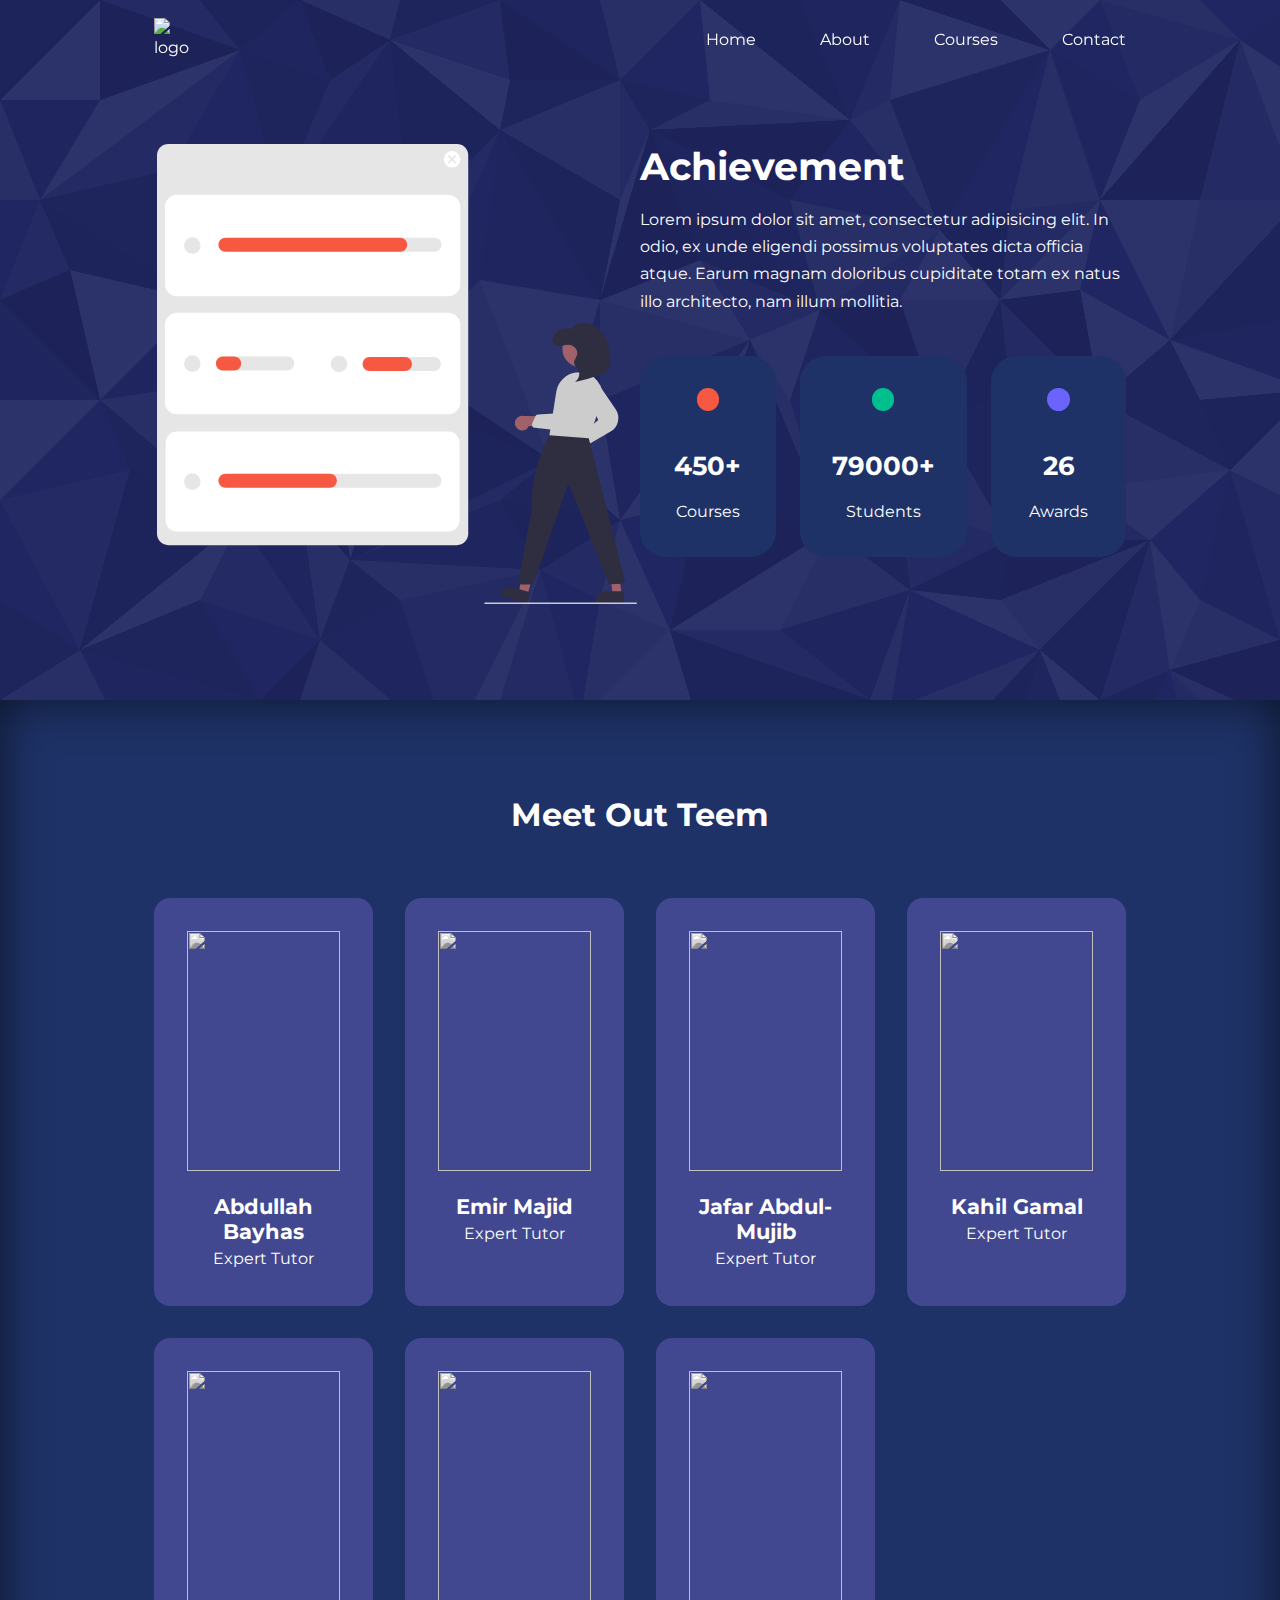
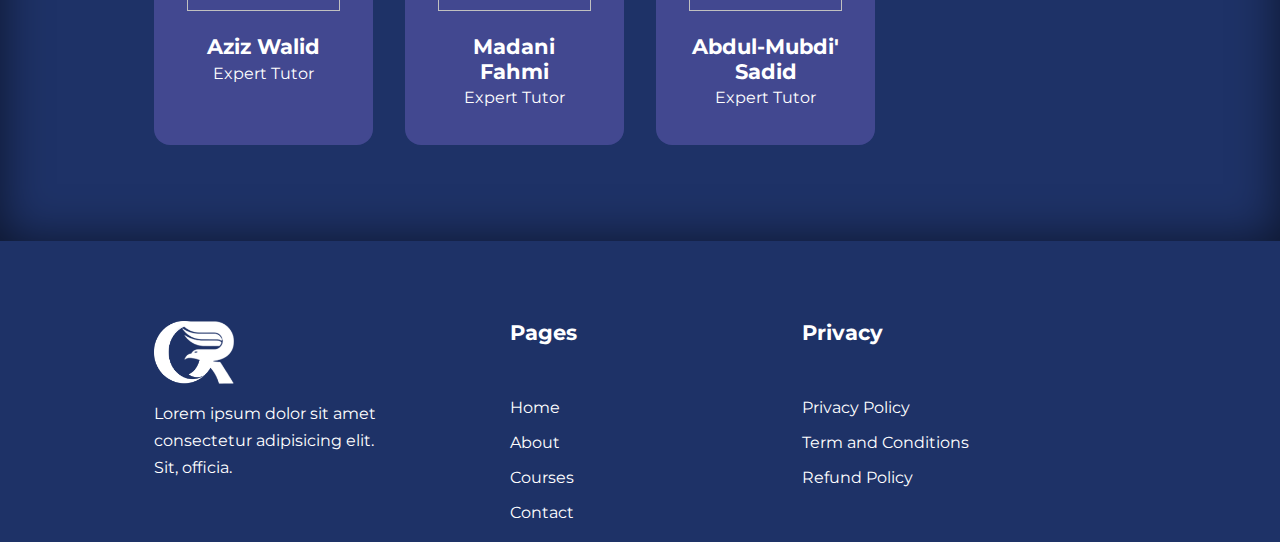
==== about.html @ 7986bf6a "first commit" ====
<!DOCTYPE html>
<html lang="en">

<head>
  <meta charset="UTF-8" />
  <meta name="viewport" content="width=device-width, initial-scale=1.0" />
  <title>Education Project</title>
  <link rel="stylesheet" href="./css/style.css" />
  <link rel="stylesheet" href="./css/about.css" />
  <link rel="icon" href="https://cdn4.iconfinder.com/data/icons/education-759/2050/Education_flat-29-512.png" />
  <link rel="stylesheet" href="https://unicons.iconscout.com/release/v4.0.8/css/line.css" />
  <style>
    body{
      background-image: url("./images/pattern-png-30769.png");
    }
  </style>
</head>

<body>
  <nav>
    <div class="container nav_container">
      <a href="index.html"><img src="./images/white logo.png" alt="logo" /></a>
      <ul class="nav_menu">
        <li><a href="index.html">Home</a></li>
        <li><a href="about.html">About</a></li>
        <li><a href="courses.html">Courses</a></li>
        <li><a href="contact.html">Contact</a></li>
      </ul>
      <button id="open-menu-btn"><i class="uil uil-bars"></i></button>
      <button id="close-menu-btn"><i class="uil uil-multiply"></i></button>
    </div>
  </nav>

<section class="about_achievements">
    <div class="container achievement_container">
        <div class="about_achievement_left">
            <img src="./images/undraw_progress_overview_re_tvcl.svg">
        </div>
        <div class="about_achievement_right">
            <h1 class="capitalize">achievement</h1>
            <p>Lorem ipsum dolor sit amet, consectetur adipisicing elit. In odio, ex unde eligendi possimus voluptates dicta officia atque. Earum magnam doloribus cupiditate totam ex natus illo architecto, nam illum mollitia.</p>
            <div class="achievement_cards">
                <article class="achievement_card">
                    <span class="achievement_icon">
                        <i class="uil uil-video"></i>
                    </span>
                    <h3>450+</h3>
                    <p class="capitalize">courses</p>
                </article>
                <article class="achievement_card">
                    <span class="achievement_icon">
                        <i class="uil uil-users-alt"></i>
                    </span>
                    <h3>79000+</h3>
                    <p class="capitalize">students</p>
                </article>
                <article class="achievement_card">
                    <span class="achievement_icon">
                        <i class="uil uil-award"></i>
                    </span>
                    <h3>26</h3>
                    <p class="capitalize">awards</p>
                </article>
            </div>
        </div>
    </div>
</section>



<section class="team">
    <h2 class="capitalize">
        meet out teem
    </h2>
    <div class="container team_container">
        <article class="team_member">
            <div class="team_img">
                <img src="https://images.unsplash.com/photo-1530268729831-4b0b9e170218?q=80&w=2070&auto=format&fit=crop&ixlib=rb-4.0.3&ixid=M3wxMjA3fDB8MHxwaG90by1wYWdlfHx8fGVufDB8fHx8fA%3D%3D">
            </div><div class="team-info">
                <h4>Abdullah Bayhas</h4>
                <p class="capitalize">expert tutor</p>
            </div>
            <div class="team_social">
                <a href="https://www.facebook.com"><i class="uil uil-facebook"></i></a>
                <a href="https://www.instagram.com"><i class="uil uil-instagram-alt"></i></a>
                <a href="https://www.x.com"><i class="uil uil-twitter"></i></a>
                <a href="https://www.linkedin.com"><i class="uil uil-linkedin"></i></a>
            </div>
        </article>
        <article class="team_member">
            <div class="team_img">
                <img src="https://images.unsplash.com/photo-1600180758890-6b94519a8ba6?q=80&w=2070&auto=format&fit=crop&ixlib=rb-4.0.3&ixid=M3wxMjA3fDB8MHxwaG90by1wYWdlfHx8fGVufDB8fHx8fA%3D%3D">
            </div><div class="team-info">
                <h4>Emir Majid </h4>
                <p class="capitalize">expert tutor</p>
            </div>
            <div class="team_social">
                <a href="https://www.facebook.com"><i class="uil uil-facebook"></i></a>
                <a href="https://www.instagram.com"><i class="uil uil-instagram-alt"></i></a>
                <a href="https://www.x.com"><i class="uil uil-twitter"></i></a>
                <a href="https://www.linkedin.com"><i class="uil uil-linkedin"></i></a>
            </div>
        </article>
        <article class="team_member">
            <div class="team_img">
                <img src="https://plus.unsplash.com/premium_photo-1689539137236-b68e436248de?q=80&w=2071&auto=format&fit=crop&ixlib=rb-4.0.3&ixid=M3wxMjA3fDB8MHxwaG90by1wYWdlfHx8fGVufDB8fHx8fA%3D%3D">
            </div><div class="team-info">
                <h4>Jafar Abdul-Mujib</h4>
                <p class="capitalize">expert tutor</p>
            </div>
            <div class="team_social">
                <a href="https://www.facebook.com"><i class="uil uil-facebook"></i></a>
                <a href="https://www.instagram.com"><i class="uil uil-instagram-alt"></i></a>
                <a href="https://www.x.com"><i class="uil uil-twitter"></i></a>
                <a href="https://www.linkedin.com"><i class="uil uil-linkedin"></i></a>
            </div>
        </article>
        <article class="team_member">
            <div class="team_img">
                <img src="https://plus.unsplash.com/premium_photo-1689629870780-5d0e655383e6?q=80&w=2070&auto=format&fit=crop&ixlib=rb-4.0.3&ixid=M3wxMjA3fDB8MHxwaG90by1wYWdlfHx8fGVufDB8fHx8fA%3D%3D">
            </div><div class="team-info">
                <h4>Kahil Gamal</h4>
                <p class="capitalize">expert tutor</p>
            </div>
            <div class="team_social">
                <a href="https://www.facebook.com"><i class="uil uil-facebook"></i></a>
                <a href="https://www.instagram.com"><i class="uil uil-instagram-alt"></i></a>
                <a href="https://www.x.com"><i class="uil uil-twitter"></i></a>
                <a href="https://www.linkedin.com"><i class="uil uil-linkedin"></i></a>
            </div>
        </article>
        <article class="team_member">
            <div class="team_img">
                <img src="https://images.unsplash.com/photo-1535713875002-d1d0cf377fde?q=80&w=2080&auto=format&fit=crop&ixlib=rb-4.0.3&ixid=M3wxMjA3fDB8MHxwaG90by1wYWdlfHx8fGVufDB8fHx8fA%3D%3D">
            </div><div class="team-info">
                <h4>Aziz Walid</h4>
                <p class="capitalize">expert tutor</p>
            </div>
            <div class="team_social">
                <a href="https://www.facebook.com"><i class="uil uil-facebook"></i></a>
                <a href="https://www.instagram.com"><i class="uil uil-instagram-alt"></i></a>
                <a href="https://www.x.com"><i class="uil uil-twitter"></i></a>
                <a href="https://www.linkedin.com"><i class="uil uil-linkedin"></i></a>
            </div>
        </article>
        <article class="team_member">
            <div class="team_img">
                <img src="https://images.unsplash.com/photo-1628157588553-5eeea00af15c?q=80&w=2080&auto=format&fit=crop&ixlib=rb-4.0.3&ixid=M3wxMjA3fDB8MHxwaG90by1wYWdlfHx8fGVufDB8fHx8fA%3D%3D">
            </div><div class="team-info">
                <h4>Madani Fahmi</h4>
                <p class="capitalize">expert tutor</p>
            </div>
            <div class="team_social">
                <a href="https://www.facebook.com"><i class="uil uil-facebook"></i></a>
                <a href="https://www.instagram.com"><i class="uil uil-instagram-alt"></i></a>
                <a href="https://www.x.com"><i class="uil uil-twitter"></i></a>
                <a href="https://www.linkedin.com"><i class="uil uil-linkedin"></i></a>
            </div>
        </article>
        <article class="team_member">
            <div class="team_img">
                <img src="https://images.unsplash.com/photo-1654110455429-cf322b40a906?q=80&w=2080&auto=format&fit=crop&ixlib=rb-4.0.3&ixid=M3wxMjA3fDB8MHxwaG90by1wYWdlfHx8fGVufDB8fHx8fA%3D%3D">
            </div><div class="team-info">
                <h4>Abdul-Mubdi' Sadid</h4>
                <p class="capitalize">expert tutor</p>
            </div>
            <div class="team_social">
                <a href="https://www.facebook.com"><i class="uil uil-facebook"></i></a>
                <a href="https://www.instagram.com"><i class="uil uil-instagram-alt"></i></a>
                <a href="https://www.x.com"><i class="uil uil-twitter"></i></a>
                <a href="https://www.linkedin.com"><i class="uil uil-linkedin"></i></a>
            </div>
        </article>
    </div>

</section>







    <footer>
        <div class="container footer_container">
          <div class="footer_1">
            <a href="index.html" class="footer_logo"><img src="./images/white Logo.png"></a>
            <p>Lorem ipsum dolor sit amet consectetur adipisicing elit. Sit, officia.</p>
          </div>
          <div class="footer_2">
            <h4 class="capitalize">pages</h4>
            <ul class="links">
              <li><a href="index.html">Home</a></li>
              <li><a href="about.html">About</a></li>
              <li><a href="courses.html">Courses</a></li>
              <li><a href="contact.html">Contact</a></li>
            </ul>
          </div>
          <div class="footer_3">
            <h4>Privacy</h4>
            <ul class="privacy">
              <li><a href="#">Privacy Policy</a></li>
              <li><a href="#">Term and Conditions</a></li>
              <li><a href="#">Refund Policy</a></li>
            </ul>
          </div>
          <ul class="social">
            <li><a href="#"><i class="uil uil-facebook"></i></a></li>
            <li><a href="#"><i class="uil uil-instagram-alt"></i></a></li>
            <li><a href="#"><i class="uil uil-twitter"></i></a></li>
            <li><a href="#"><i class="uil uil-linkedin"></i></a></li>
          </ul>
        </div>
    
      </footer>
      <script src="./main.js"></script>
    </body>
    
    </html>
---- css/style.css ----
@import url('https://fonts.googleapis.com/css2?family=Montserrat:ital,wght@0,100..900;1,100..900&display=swap');

*{
    margin: 0;
    padding: 0;
    border: 0;
    outline: 0;
    text-decoration: none;
    list-style: none;
    box-sizing: border-box;
}

:root{
    --color-primary: #6c63ff;
    --color-success: #00bf8e;
    --color-warning: #f7c94b;
    --color-danger: #f75842;
    --color-danger-variant: rgba(247, 88, 66, 0.4);
    --color-white: #fff;
    --color-light: rgba(255, 255, 255, 0.7);
    --color-black: #000;
    --color-bg: #1f2661;
    --color-bg1: #1e3267;
    --color-bg2: #424890;
    
    --container-width-lg: 76%;
    --container-width-md: 90%;
    --container-width-sm: 94%;
    
    
    --trans:all .4s ease;

}
body{
    font-family: "Montserrat",sans-serif;
    line-height: 1.7;
    color: var(--color-white);
    background-color: var(--color-bg);
}

img{
    width: 100%;
    display: block;
    object-fit: cover;
}
.text_center{
    text-align: center;
}
.capitalize{
    text-transform: capitalize;
}
.container{
    width: var(--container-width-lg);
    margin: 0 auto;

}
section{
    padding: 6rem 0;
}
section h2{
    text-align: center;
    margin-bottom: 4rem;
}
h1,h2,h3,h4,h5{
    line-height: 1.2;
}
h1{font-size: 2.4rem;}
h2{font-size: 2rem;}
h3{font-size: 1.6rem;}
h4{font-size: 1.3rem;}

a{
    color: var(--color-white);
}

.btn{
    display: inline-block;
    background: var(--color-white);
    color: var(--color-black);
    padding: 1rem 3rem;
    border: 1px solid transparent;
    font-weight: 500;
    transition: var(--trans);
}
.btn:hover{
    background: transparent;
    color: var(--color-white);
    border-color: var(--color-white);
}
.btn-primary{
    background: var(--color-danger);
    color: var(--color-white);
}
nav{
    background: transparent;
    width: 100%;
    height: 5rem;
    position: fixed;
    top: 0;
    z-index: 11;
    transition: var(--trans);
}
.window_scroll{
    background-color: var(--color-primary);
    box-shadow: 0 1rem 2rem rgba(0, 0, 0, 0.37);
}
.nav_container{
    height: 100%;
    display: flex;
    justify-content: space-between;
    align-items: center;
}
nav button{
    display: none;
}
nav img{
    width: 3rem;
}
.nav_menu{
    display: flex;
    align-items: center;
    gap: 4rem;
}
.nav_menu a{
    font-size: 0.9;
    transition: var(--trans);
    position: relative;
}
.nav_menu a:hover{
    color: var(--color-bg2);
}
.nav_menu a::before{
    content: "";
    position: absolute;
    bottom: -2px;
    left: 0;
    width: 0%;
    height: 3px;
   background-color: var(--color-bg2);
   border-radius: 24%;
   transition: var(--trans);
}
.nav_menu a:hover::before{
    width: 100%;
}

header{
    position: relative;
    top: 5rem;
    overflow: hidden;
    height: 70vh;
    margin-bottom: 5rem;
}
.header_container{
    display: grid;
    grid-template-columns: 1fr 1fr;
    align-items: center;
    gap: 5rem;
    height: 100%;
}
.header_left p{
    margin: 1rem 0 2.4rem;
}
.header_right{
    position: relative;

}
.header_right img{
    position: relative;
}
.header_right::before{
    content: "";
    position: absolute;
    width: 30vw;
    height: 30vw;
    background-color: var(--color-danger);
    z-index: 0;
    border-radius: 50%;
    opacity: .5;
    bottom: 50%;
    left: 50%;
    transform: translate(-50%,50%);
}
.categories{
    background-color: var(--color-bg1);
    height: 29rem;
}
.categories h1{
    line-height: 1;
    margin-bottom: 3rem;
}
.categories_container{
    display: grid;
    grid-template-columns: 40% 60%;

}
.categories_left{
    margin-right:4rem ;
}
.categories_left p{
    margin: 1rem 0 2.4rem;
}
.categories_right{
    display: grid;
    grid-template-columns: repeat(3,1fr);
    gap: 1.2rem;
}
.category span{
    background-color: #6c63ff;
    padding: .5rem ;
    border-radius: .5rem;
}
.category:nth-child(2) span{background-color: var(--color-danger);}
.category:nth-child(3) span{background-color: var(--color-success)}
.category:nth-child(5) span{background-color: var(--color-success);}
.category:nth-child(4) span{background-color: var(--color-warning);}
.category h5{
    margin-top: 1rem;
}
.category{
    background-color: var(--color-bg2);
    padding: 2rem;
    border-radius: 1rem;
    transition: var(--trans);
}
.category:hover{
    box-shadow: 2px 2px 16px black;
    scale: 1.02;
}
.pop_courses{margin-top: 10rem;}
.courses_container{
    display: grid;
    grid-template-columns: repeat(3,1fr);
    gap: 2rem;
}
.course{
    background-color: var(--color-bg1);
    text-align: center;
    border: 2px solid transparent;
    transition: var(--trans);
}
.course:hover{
    background-color: transparent;
    border-color: var(--color-primary);
}
.course_info{
    padding: 2rem;
}
.course_info p{
    margin: 1rem 0 2rem ;
    font-size: .9rem;
}
.faqs{
    background-color: var(--color-bg1);
    box-shadow:inset 0 0 3rem rgba(0, 0, 0, 0.568);
}
.faqs_container{
    display: grid;
    grid-template-columns: repeat(2,1fr);
    gap: 1rem;
}
.faq{
    padding: 2rem;
    display: flex;
    align-items: center;
    gap: 1.4rem;
    height: fit-content;
    background: var(--color-primary);
    cursor: pointer;
    transition: var(--trans);
}
.faq h4{
    font-size: 1rem;
    line-height: 2rem;
}
.faq_icon{
    align-self: start;
    font-size: 1.4rem;
}
.faq p{
    margin-top: .8rem;
    display: none;
}
.faq.open p{display: block;}
.testimonials_container{
    overflow-x: hidden;
    position: relative;
    margin-bottom: 5rem;
}
.testimonial{
    padding-top:4rem ;
}
.avatar{
    width: 6rem;
    height: 6rem;
    border-radius: 50%;
    overflow: hidden;
    margin: 0 auto;
    border: 1rem solid var(--color-bg1);
    margin-bottom: 1rem;
    margin-top: 1rem;
}
.avatar img{
    height: 4rem;object-fit: cover;
}

.testimonial_body{
    background-color: var(--color-primary);
    padding: 2rem;
    margin-top: 3rem;
    position: relative;
}
.testimonial_body::before{
    content: "";
    display: block;
    background: linear-gradient(135deg,transparent,var(--color-primary),var(--color-primary),var(--color-primary));
    width: 3rem;
    height: 3rem;
    position: absolute;
    left: 50%;
    transform: translate(-50%) rotate(45deg);
    top: -1.5rem;
}

footer{
    background: var(--color-bg1);
    padding-top: 5rem;

}
footer ul li:hover{
    text-decoration: underline;
}
.footer_container{
    display: grid;
    grid-template-columns: 1fr 1fr 1fr;
}
.footer_2{
    
    margin-left: 2rem;
}
.footer_1 img{
    width: 5rem;
    margin-bottom: 1rem;
}
.footer_1 p{width: 70%;}
.footer_2 h4,.footer_3 h4{
    padding-bottom: 3rem;
}
.footer_container ul li{
    margin-bottom: .5rem;
}
.social{
    display: flex;

    font-size: 3rem;
    gap: .5rem;
    transition: var(--trans);
}
.social li a i{transition: var(--trans);}
.uil-facebook:hover{
    color:#0866ff ;
}
.uil-instagram-alt:hover{
    background: linear-gradient(
        to right,
        #f09433,
        #e6683c,
        #dc2743,
        #cc2366,
        #bc1888
      );
      -webkit-background-clip: text;
      color: transparent;
}
.uil-twitter:hover{
    color: rgb(0, 153, 255);
}
.uil-linkedin:hover{
    color: rgb(0, 153, 255);
}
@media screen and (max-width:1024px) {
    .container{
        width: var(--container-width-md);
    }
    h1{font-size: 2.2rem;}
    h2{font-size: 1.7rem;}
    h3{font-size: 1.4rem;}
    h4{font-size: 1.2rem;}
    .nav_menu{
        position: fixed;
        right: 5%;
        top: 5rem;
        flex-direction: column;
        height: fit-content;
        width: 18rem;
        gap: 0;
        display: none;
    }
    .nav_menu li{
        width: 100%;
        height: 6rem;
        animation: animateNavItem .5s linear forwards;
        transform-origin:top right ;
        opacity: 0;
        scale: 0;
    }
    .nav_menu li:nth-child(2){animation-delay: 200ms;}
    .nav_menu li:nth-child(3){animation-delay: 400ms;}
    .nav_menu li:nth-child(4){animation-delay: 600ms;}
    .nav_menu li a{
        background-color: var(--color-primary);
        box-shadow:-4rem 6rem 10rem black ;
        width: 100%;
        height: 100%;
        display: grid;
        place-items: center;
    }
    .nav_menu li a:hover{
        background-color: var(--color-bg2);
        color: var(--color-white);
    }
    .nav_menu li a::before{
        background-color: var(--color-white);
    }
    @keyframes animateNavItem {
        0%{
            transform: rotateZ(-90deg);
        }
        100%{
            transform: rotateZ(0deg);
            opacity: 1;
            scale: 1;
        }
    }
    nav button{
        display: inline-block;
        background: transparent;
        font-size: 2rem;
        color: var(--color-white);
        cursor: pointer;
    }
    nav button#close-menu-btn{
        display: none;
    }
    header{height: 52vh;
    margin-bottom: 4rem;
    }
    .header_container{
        gap: 0;
        padding-bottom: 3rem;
    }

    .categories{
        height: auto;
    }
    .categories_container{
        grid-template-columns: 1fr;
        gap: 3rem;
    }
    .categories_left{
        margin-right: 0;
    }
    .pop_courses{margin-top: 0;}
    .courses_container{
        grid-template-columns: 1fr 1fr;
    }
    .faqs_container{
        grid-template-columns: 1fr;
    }
    .faq{
        padding: 1.5rem;
    }
}
@media screen and (max-width:600px){
    .container{
        width: var(--container-width-sm);
    }
    .nav_menu{
        right: 3%;
    }
    header{
        height: auto;
    }
    .header_container{
        text-align: center;
        margin-top: 0;
        display: flex;
        flex-direction: column-reverse;
    }
    .header_left{
        margin-top: 3rem;
    }
    .header_left p{
        margin-bottom: 1.2rem;
    }
    .categories_right{
        grid-template-columns: 1fr 1fr;
        gap: .6rem;
    }
    .category{
        padding: 1rem;
        border-radius: 1rem;
    }
    .category_icon{
        display: inline-block;
        margin-top: 4px;
    }
    .courses_container{grid-template-columns: 1fr;}
    .footer_container{
        align-items: center;
        margin: 0 auto;
        text-align: center;
        display: flex;
        flex-direction: column;
        gap: 1rem;
    }
    .footer_2{
        margin-left: 0;
    }
    .footer_1{
        display: flex;
        flex-direction: column;
        align-items: center;margin: 0 auto;
        align-self: center;
        justify-content: center;

    }
    .footer_3 h4,.footer_2 h4{
        padding-bottom: 0;
    }
    .footer_1 p{
        width: 50%;
    }
}
---- css/about.css ----
:root{
    --color-primary: #6c63ff;
    --color-success: #00bf8e;
    --color-warning: #f7c94b;
    --color-danger: #f75842;
    --color-danger-variant: rgba(247, 88, 66, 0.4);
    --color-white: #fff;
    --color-light: rgba(255, 255, 255, 0.7);
    --color-black: #000;
    --color-bg: #1f2661;
    --color-bg1: #1e3267;
    --color-bg2: #424890;
    
    --container-width-lg: 76%;
    --container-width-md: 90%;
    --container-width-sm: 94%;
    
    
    --trans:all .4s ease;

}

.achievement_container{
    display: grid;
    grid-template-columns: 1fr 1fr;
    margin-top: 3rem;
}
.about_achievement_left{
    display: flex;
    justify-content: center;
    align-items: center;
}
.about_achievement_left img{
    width: 30rem;
}
.about_achievement_right > p{
    margin:1rem 0 2.6rem ;
}
.achievement_cards{
    display: grid;
    grid-template-columns: repeat(3,1fr);
    gap: 1.5rem;
}
.achievement_card{
    background-color: var(--color-bg1);
    padding: 2rem ;
    border-radius: 1.6rem;
    text-align: center;
}
.achievement_card:hover{
    background: var(--color-bg2);
    box-shadow: 0rem 1rem 2rem rgba(0, 0, 0, 0.288);
    transition: all .5s ease;
}
.achievement_icon{
    background-color: var(--color-danger);
    padding: .7rem;
    border-radius: 1rem;
    margin-bottom: 2rem;
    display: inline-block;
    font-size: 2.1rem;
}
.achievement_card:nth-child(2) .achievement_icon{
    background: var(--color-success);
}
.achievement_card:nth-child(3) .achievement_icon{
    background: var(--color-primary);
}
.achievement_card p{
    margin-top:1rem ;
}
.team{
    background-color: var(--color-bg1);
    box-shadow: inset 0 0 3rem rgba(0, 0, 0, 0.589);
}
.team_container{
    display: grid;
    grid-template-columns: repeat(4,1fr);
    gap: 2rem;

}
.team_member{
    background: var(--color-bg2);
    padding: 2rem;
    border: 1px solid transparent;
    border-radius: 1rem;
    transition: var(--trans);
    position: relative;
    overflow: hidden;
}
.team_member:hover{
    background-color: transparent;
    border-color: var(--color-primary);
}
.team_img img{
    filter: saturate(0);
    height: 15rem;
}
.team_member:hover .team_img img{
    filter: saturate(1);
}
.team_member:hover .team_social{
    right: 0;
}
.team-info{
    text-align: center;
    margin-top: 1.5rem;
}
.team_social{
    position: absolute;
    top: 50%;
    right: -100%;
    display: flex;
    flex-direction: column;
    background: var(--color-primary);
    border-radius: 1rem 0 0 1rem;
    transform: translateY(-50%);
    box-shadow: -2rem 0 2rem rgba(0, 0, 0, 0.336);
transition: var(--trans);
font-size: 1.5rem;
}
.team_social a{
    padding: .5rem;
}

@media screen and (max-width:1024px) {
.about_achievements{
    margin-top: 2rem;
}
.achievement_container{
    grid-template-columns: 1fr;
    gap: 4rem;
}
.team_container{
    grid-template-columns: repeat(3,1fr);
}
.team_member{
    padding: 1rem;
}
}
@media screen and (max-width:600px) {
    .about_achievements{
        margin-top: 2rem;
    }
    .achievement_cards{
        grid-template-columns: 1fr 1fr;
        gap: .7rem;
    }
    .team_container{
        grid-template-columns: repeat(2,1fr);
        gap: .7rem;
    }
    .team_member{
        padding: 0;
    }
    .team_member p{
        margin-bottom: 1.5rem;
    }
    }
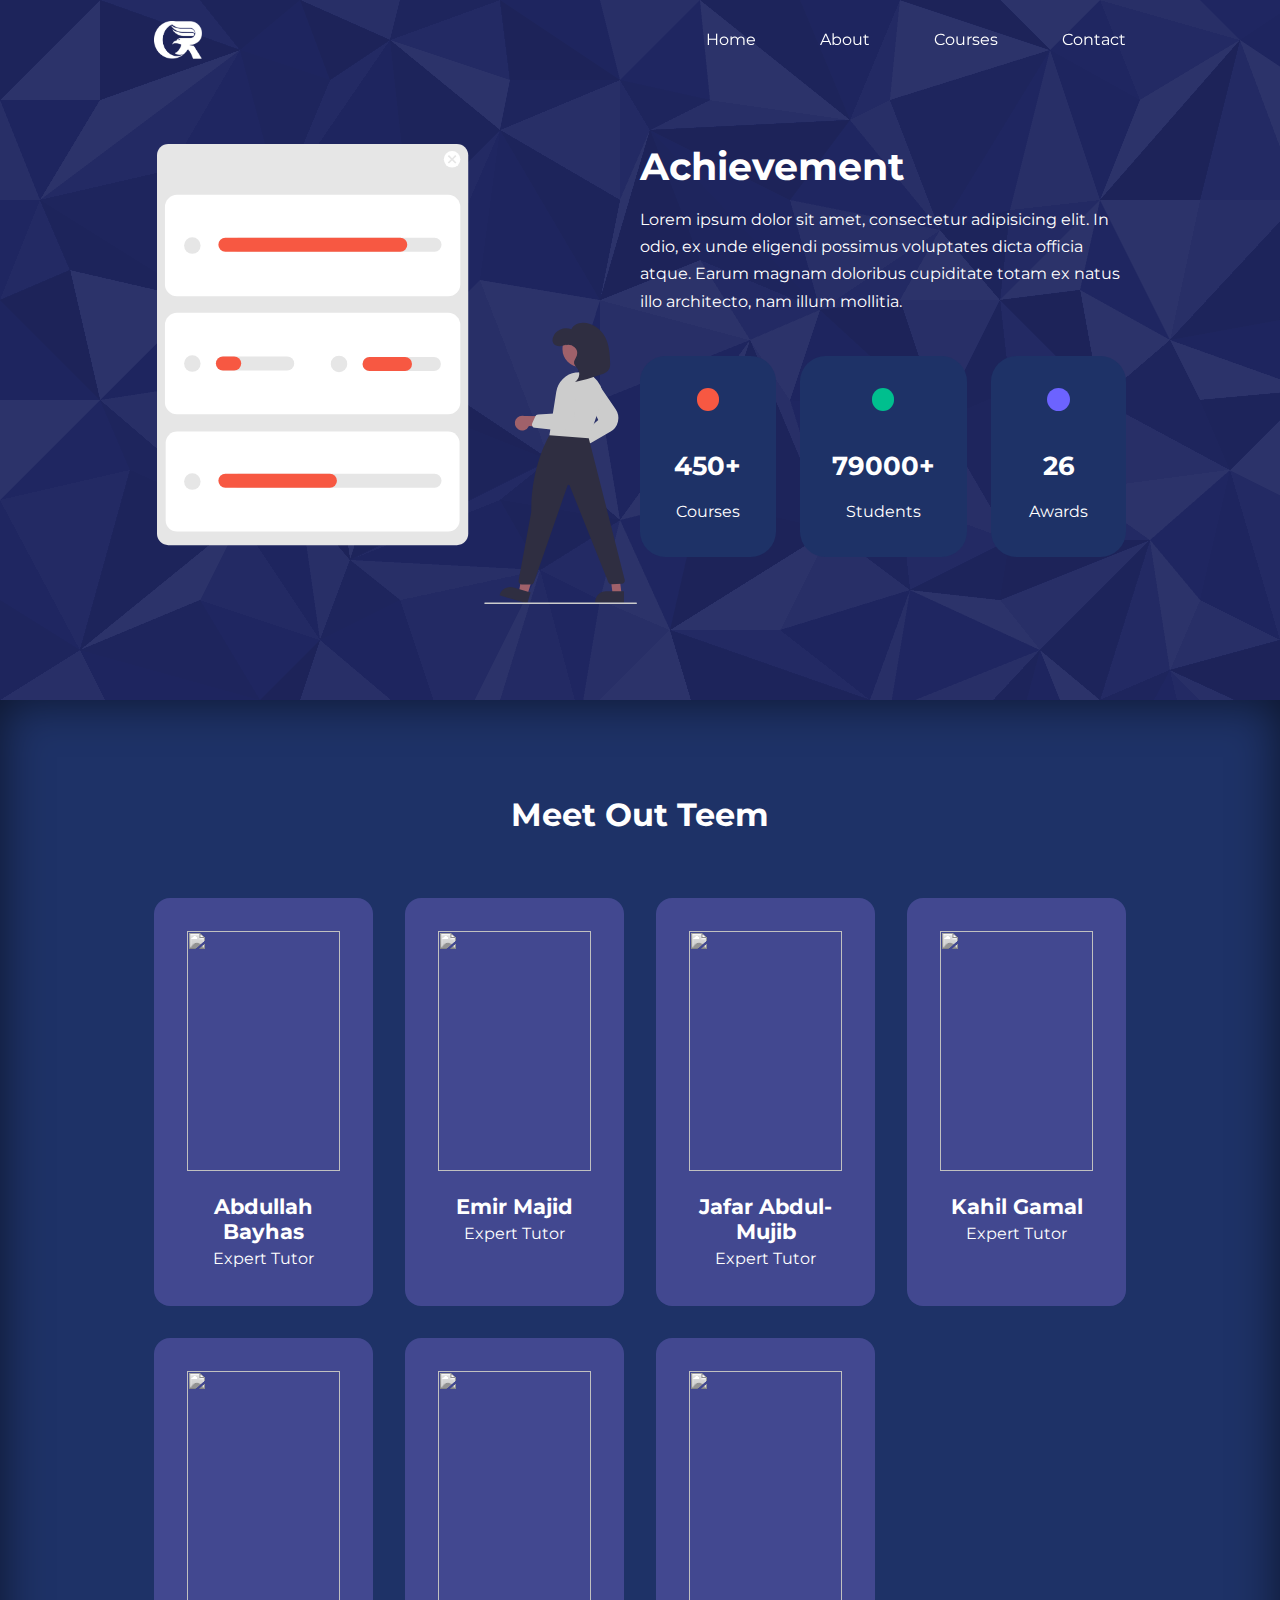
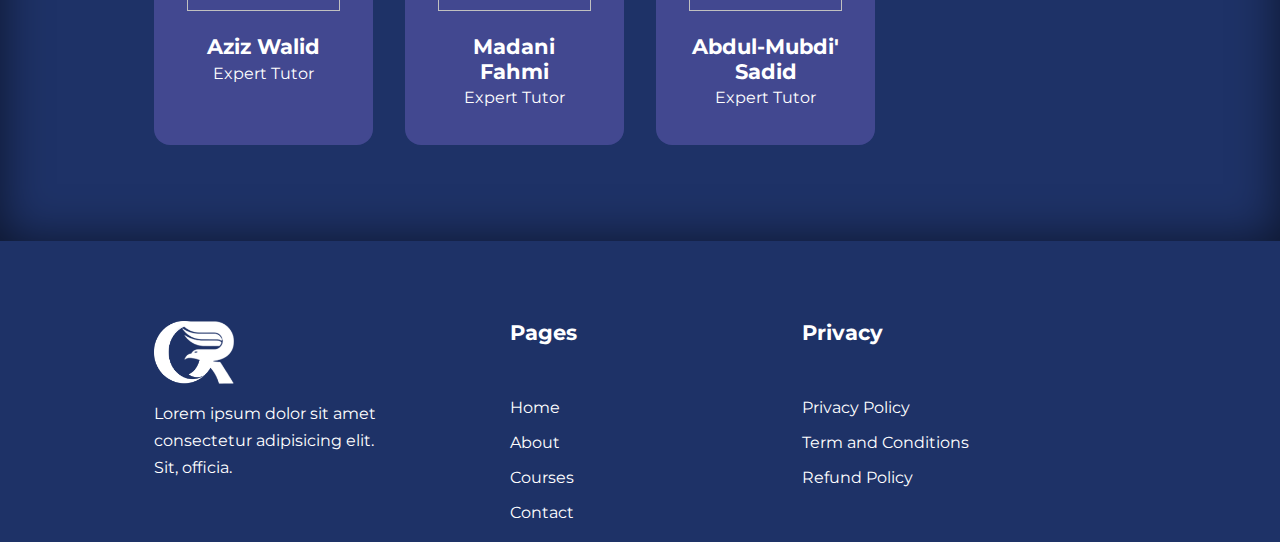
==== commit e21cb59c: "update nav" ====
--- a/about.html
+++ b/about.html
@@ -19,7 +19,7 @@
 <body>
   <nav>
     <div class="container nav_container">
-      <a href="index.html"><img src="./images/white logo.png" alt="logo" /></a>
+      <a href="index.html"><img src="./images/white Logo.png"></a>
       <ul class="nav_menu">
         <li><a href="index.html">Home</a></li>
         <li><a href="about.html">About</a></li>
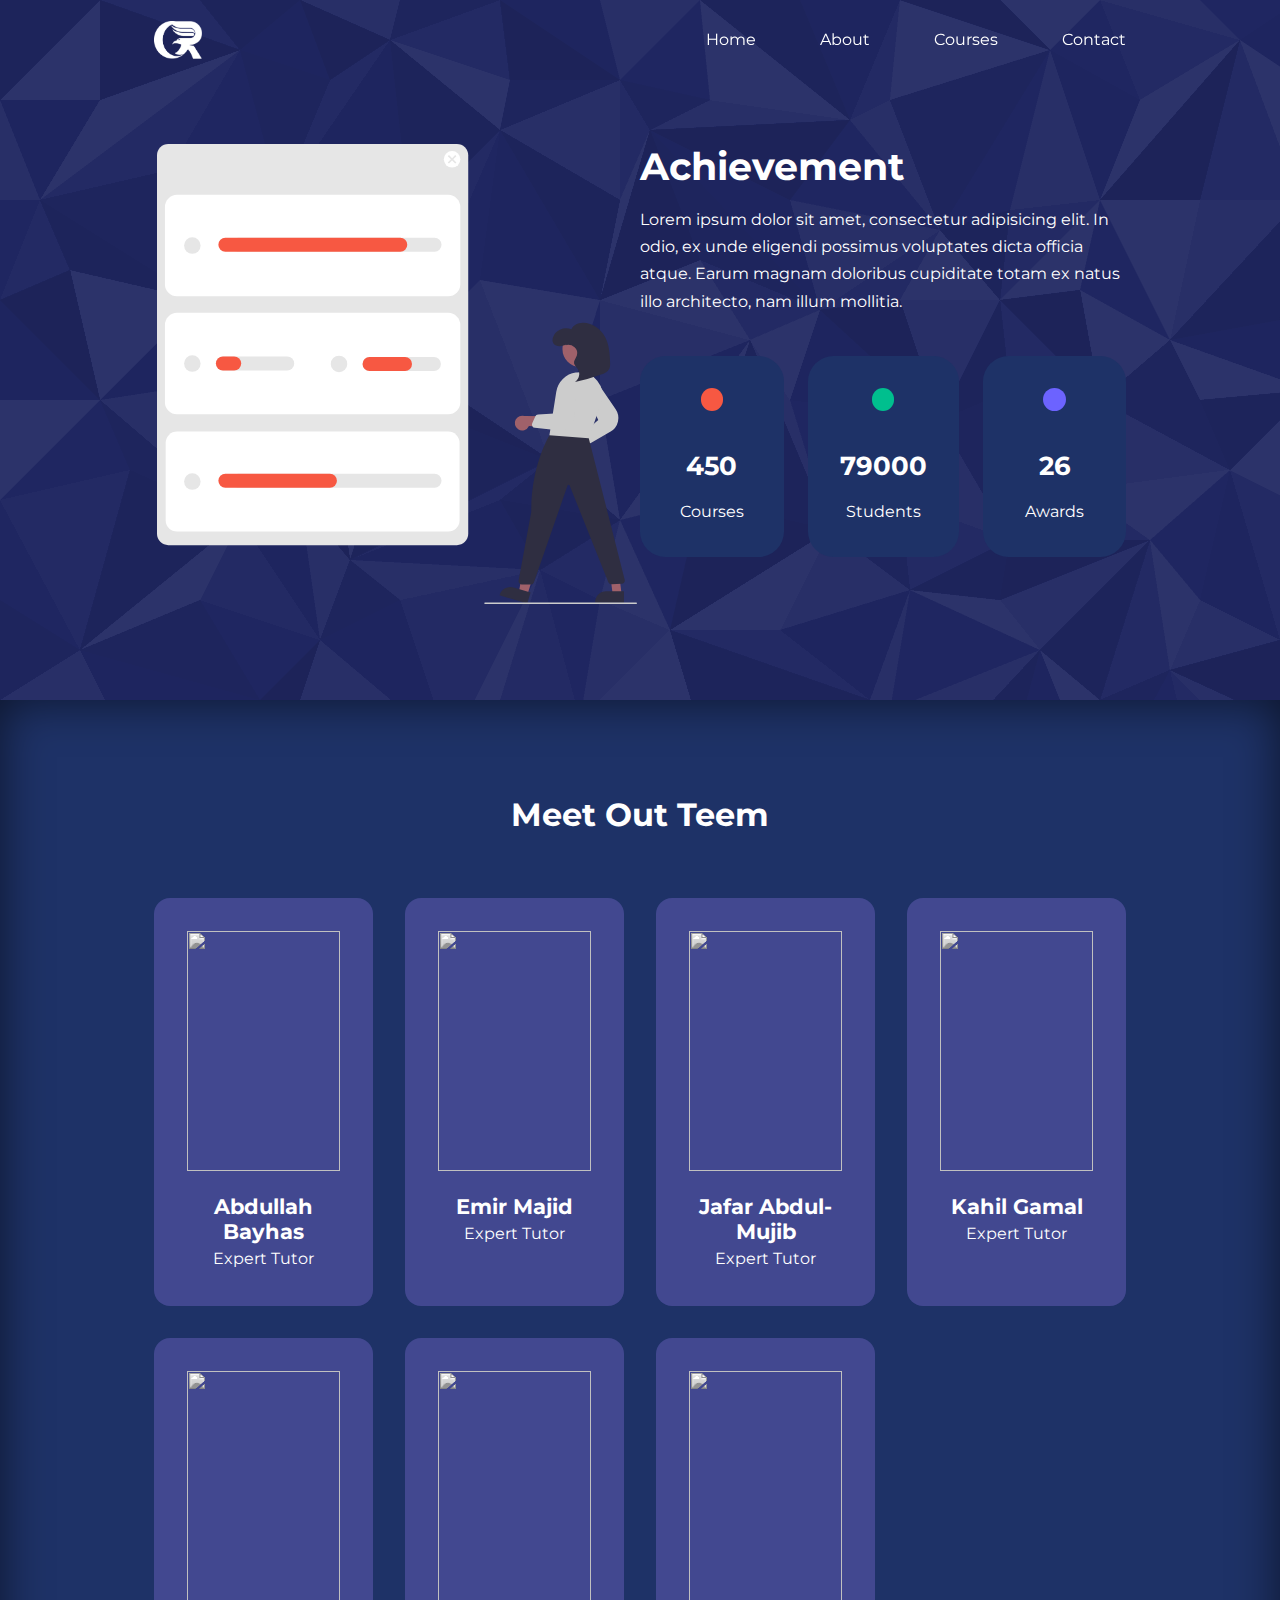
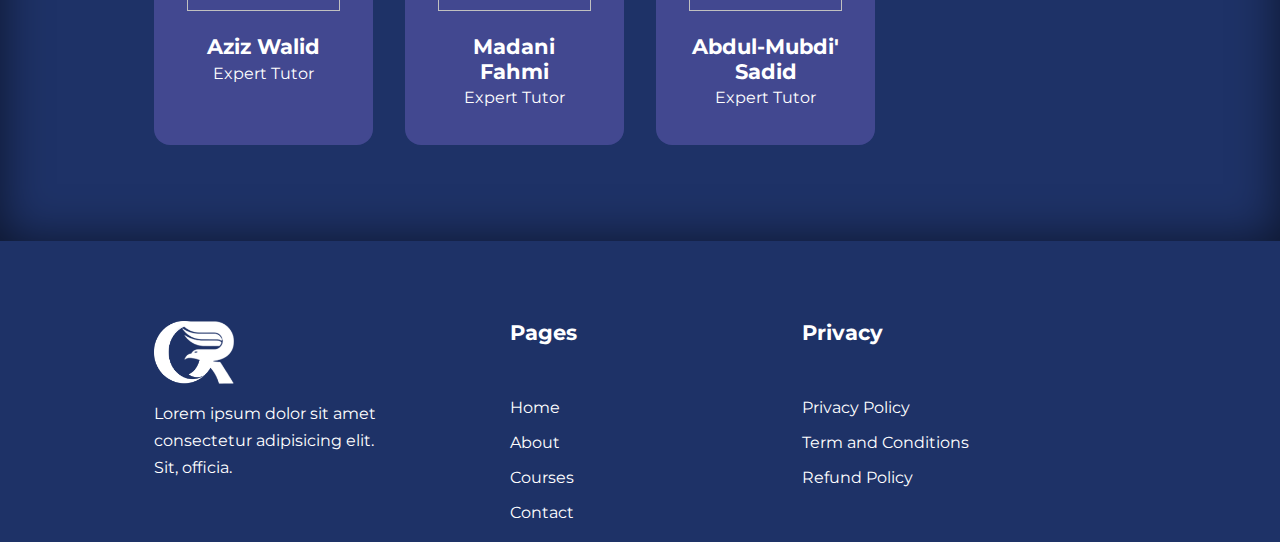
==== commit 7a5d1159: "update js" ====
--- a/about.html
+++ b/about.html
@@ -44,21 +44,21 @@
                     <span class="achievement_icon">
                         <i class="uil uil-video"></i>
                     </span>
-                    <h3>450+</h3>
+                    <h3 class="counter" data-ceil="450">450+</h3>
                     <p class="capitalize">courses</p>
                 </article>
                 <article class="achievement_card">
                     <span class="achievement_icon">
                         <i class="uil uil-users-alt"></i>
                     </span>
-                    <h3>79000+</h3>
+                    <h3 class="counter" data-ceil="79000">79000+</h3>
                     <p class="capitalize">students</p>
                 </article>
                 <article class="achievement_card">
                     <span class="achievement_icon">
                         <i class="uil uil-award"></i>
                     </span>
-                    <h3>26</h3>
+                    <h3 class="counter" data-ceil="26">26</h3>
                     <p class="capitalize">awards</p>
                 </article>
             </div>
--- a/css/about.css
+++ b/css/about.css
@@ -124,9 +124,6 @@
 }
 
 @media screen and (max-width:1024px) {
-.about_achievements{
-    margin-top: 2rem;
-}
 .achievement_container{
     grid-template-columns: 1fr;
     gap: 4rem;
@@ -139,9 +136,7 @@
 }
 }
 @media screen and (max-width:600px) {
-    .about_achievements{
-        margin-top: 2rem;
-    }
+
     .achievement_cards{
         grid-template-columns: 1fr 1fr;
         gap: .7rem;
